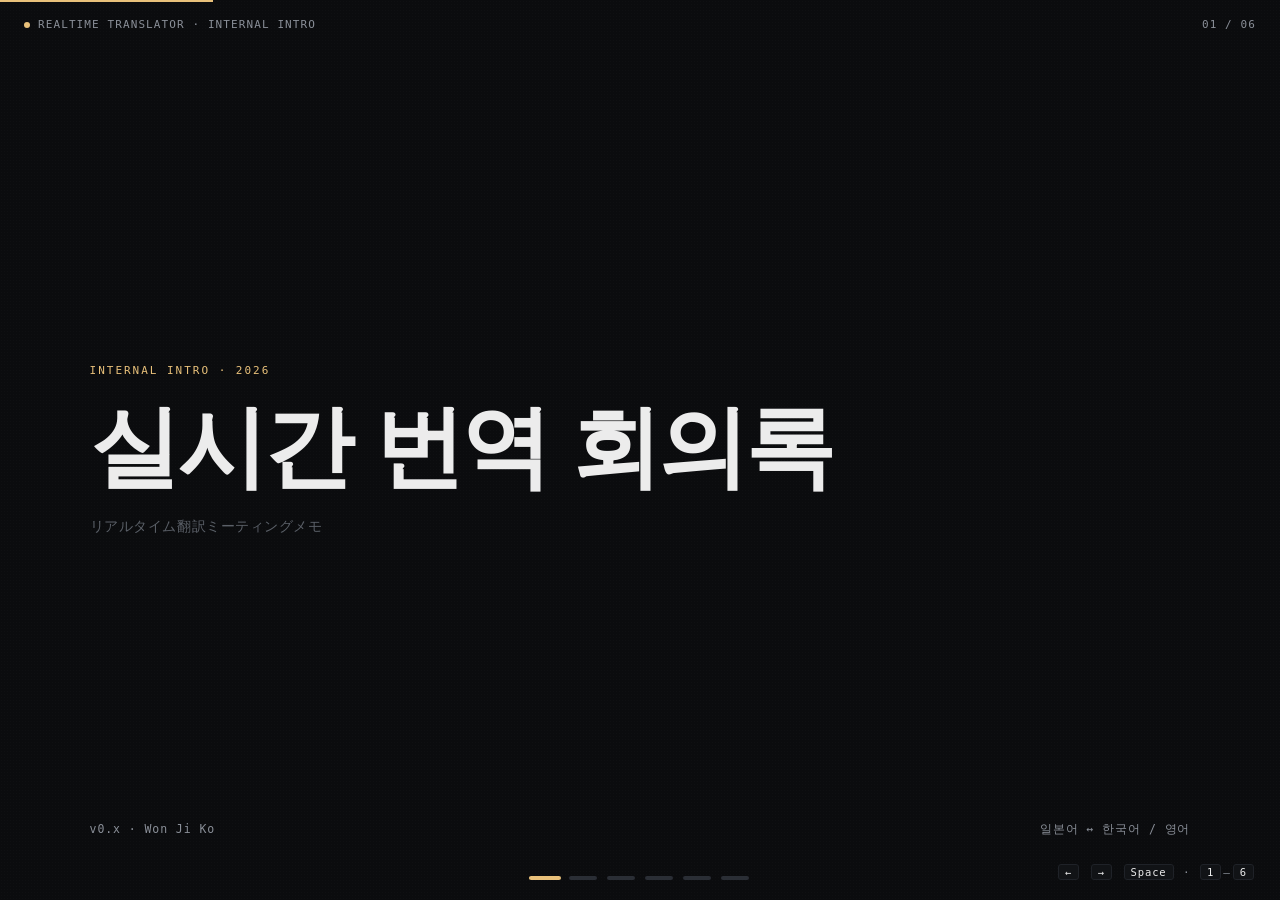
==== presentation.html @ 99094fe1 "docs(intro): 인터랙티브 프로젝트 소개 슬라이드 추가" ====
<!doctype html>
<html lang="ko">
<head>
<meta charset="utf-8" />
<meta name="viewport" content="width=device-width,initial-scale=1" />
<title>실시간 번역 회의록 — Internal Intro</title>
<style>
  :root {
    --bg: #0b0c0e;
    --bg-soft: #111316;
    --bg-soft2: #14171c;
    --fg: #ececec;
    --fg-dim: #8a8f98;
    --fg-mute: #5b6068;
    --line: #1f2228;
    --line-strong: #2a2e35;
    --accent: #e8c07a;
    --accent-2: #7ec8e8;
    --accent-soft: #e8c07a22;
    --ok: #9fd28b;
    --no: #d27b7b;
    --maybe: #d2c07b;
    --mono: ui-monospace, "SF Mono", Menlo, monospace;
    --sans: -apple-system, BlinkMacSystemFont, "Inter", "Helvetica Neue", "Hiragino Sans", "Noto Sans JP", "Apple SD Gothic Neo", sans-serif;
  }
  * { box-sizing: border-box; }
  html, body {
    margin: 0;
    padding: 0;
    background: var(--bg);
    color: var(--fg);
    font-family: var(--sans);
    -webkit-font-smoothing: antialiased;
    overflow: hidden;
    height: 100%;
  }
  body::before {
    content: "";
    position: fixed; inset: 0;
    pointer-events: none;
    background-image: radial-gradient(rgba(255,255,255,0.018) 1px, transparent 1px);
    background-size: 3px 3px;
    z-index: 1;
  }

  .stage {
    position: relative;
    width: 100vw;
    height: 100vh;
    overflow: hidden;
    z-index: 2;
  }
  .slide {
    position: absolute;
    inset: 0;
    padding: 7vh 7vw;
    opacity: 0;
    transform: translateY(18px);
    transition: opacity .5s ease, transform .6s cubic-bezier(.2,.7,.2,1);
    pointer-events: none;
    display: flex;
    flex-direction: column;
    overflow: auto;
  }
  .slide.active {
    opacity: 1;
    transform: translateY(0);
    pointer-events: auto;
  }
  .slide.center { justify-content: center; }

  /* nav */
  .nav {
    position: fixed;
    z-index: 10;
    left: 0; right: 0; bottom: 20px;
    display: flex;
    justify-content: center;
    gap: 10px;
    pointer-events: none;
  }
  .dot {
    pointer-events: auto;
    width: 28px; height: 4px; border-radius: 2px;
    background: #2a2e35;
    border: 0; padding: 0; cursor: pointer;
    transition: background .25s, transform .25s;
  }
  .dot:hover { background: #3a3f48; }
  .dot.active { background: var(--accent); transform: scaleX(1.15); }

  .progress {
    position: fixed; top: 0; left: 0; height: 2px;
    background: var(--accent);
    width: 0%;
    transition: width .5s ease;
    z-index: 11;
  }

  .meta {
    position: fixed; top: 18px; left: 24px; right: 24px;
    display: flex; justify-content: space-between; align-items: center;
    font-family: var(--mono); font-size: 11px; letter-spacing: .1em;
    color: var(--fg-dim); text-transform: uppercase;
    z-index: 10; pointer-events: none;
  }
  .meta .live-dot {
    display: inline-block; width: 6px; height: 6px;
    border-radius: 50%; background: var(--accent);
    margin-right: 8px; animation: blink 1.8s infinite ease-in-out;
    vertical-align: middle;
  }
  @keyframes blink { 0%,100%{opacity:1} 50%{opacity:.3} }

  /* section header (kicker + label) */
  .section-head {
    display: flex;
    align-items: baseline;
    gap: 18px;
    margin-bottom: 28px;
    padding-bottom: 14px;
    border-bottom: 1px solid var(--line);
  }
  .section-num {
    font-family: var(--mono);
    font-size: 12px;
    color: var(--accent);
    letter-spacing: .15em;
  }
  .section-name {
    font-size: 18px;
    font-weight: 600;
    letter-spacing: -0.01em;
    color: var(--fg);
  }
  .section-tail {
    margin-left: auto;
    font-family: var(--mono);
    font-size: 11px;
    color: var(--fg-mute);
    letter-spacing: .1em;
  }

  /* cover */
  .cover {
    display: flex; flex-direction: column; justify-content: center;
    align-items: flex-start;
    height: 100%;
  }
  .cover-mark {
    font-family: var(--mono);
    font-size: 11px;
    color: var(--accent);
    letter-spacing: .18em;
    margin-bottom: 26px;
    text-transform: uppercase;
  }
  .cover-title {
    font-size: clamp(48px, 7vw, 108px);
    line-height: 1;
    letter-spacing: -0.03em;
    font-weight: 600;
    margin: 0;
  }
  .cover-jp {
    font-family: "Hiragino Mincho ProN", "Yu Mincho", serif;
    color: var(--fg-mute);
    font-size: clamp(14px, 1.1vw, 17px);
    margin-top: 24px;
    letter-spacing: 0.04em;
  }
  .cover-bottom {
    position: absolute;
    left: 7vw; right: 7vw; bottom: 7vh;
    display: flex;
    justify-content: space-between;
    align-items: baseline;
    font-family: var(--mono);
    font-size: 11.5px;
    color: var(--fg-dim);
    letter-spacing: .08em;
  }

  /* shared content */
  .grid-3 { display: grid; grid-template-columns: repeat(3, 1fr); gap: 14px; }
  .grid-2 { display: grid; grid-template-columns: 1fr 1fr; gap: 14px; }
  .grid-4 { display: grid; grid-template-columns: repeat(4, 1fr); gap: 12px; }

  .card {
    border: 1px solid var(--line);
    border-radius: 6px;
    padding: 18px;
    background: var(--bg-soft);
    transition: border-color .25s;
  }
  .card:hover { border-color: var(--line-strong); }

  .card .head {
    display: flex; align-items: center; gap: 10px;
    margin-bottom: 12px;
    padding-bottom: 10px;
    border-bottom: 1px dashed var(--line);
  }
  .card .num {
    font-family: var(--mono);
    color: var(--accent);
    font-size: 11px;
    letter-spacing: .12em;
  }
  .card .title {
    font-size: 14px;
    font-weight: 600;
    color: var(--fg);
  }
  .card ul {
    list-style: none;
    margin: 0;
    padding: 0;
  }
  .card li {
    font-size: 13px;
    line-height: 1.5;
    color: var(--fg);
    padding-left: 14px;
    position: relative;
    margin-bottom: 6px;
  }
  .card li:last-child { margin-bottom: 0; }
  .card li::before {
    content: "·";
    position: absolute; left: 4px; top: -1px;
    color: var(--accent);
    font-weight: 700;
  }
  .card li.dim { color: var(--fg-dim); }
  .card li.dim::before { color: var(--fg-mute); }

  /* comparison */
  .cmp-wrap { max-width: 1400px; }
  .cmp {
    width: 100%;
    border-collapse: collapse;
    font-size: 13px;
  }
  .cmp th, .cmp td {
    padding: 11px 12px;
    text-align: left;
    border-bottom: 1px solid var(--line);
    vertical-align: middle;
  }
  .cmp th {
    font-family: var(--mono);
    font-size: 10.5px;
    letter-spacing: .12em;
    text-transform: uppercase;
    color: var(--fg-dim);
    font-weight: 500;
    border-bottom: 1px solid var(--line-strong);
  }
  .cmp tbody tr { transition: background .2s; }
  .cmp tbody tr:hover { background: var(--bg-soft2); }
  .cmp .name { font-weight: 600; font-size: 13.5px; }
  .cmp .note { color: var(--fg-dim); font-size: 12.5px; line-height: 1.5; }
  .mark { font-family: var(--mono); font-weight: 600; font-size: 13.5px; }
  .mark.o { color: var(--ok); }
  .mark.x { color: var(--no); }
  .mark.m { color: var(--maybe); }
  .cmp tr.ours { background: linear-gradient(90deg, var(--accent-soft), transparent); }
  .cmp tr.ours:hover { background: linear-gradient(90deg, var(--accent-soft), var(--bg-soft2)); }
  .cmp tr.ours .name { color: var(--accent); }

  /* product cards (compact features) */
  .feat .head .ic {
    font-family: var(--mono);
    font-size: 10.5px;
    color: var(--accent);
    letter-spacing: .14em;
    background: var(--accent-soft);
    padding: 2px 6px;
    border-radius: 3px;
  }

  /* stack panel */
  .panel {
    border: 1px solid var(--line);
    border-radius: 6px;
    padding: 16px 18px;
    background: var(--bg-soft);
  }
  .panel .lbl {
    font-family: var(--mono);
    font-size: 10.5px;
    color: var(--fg-dim);
    letter-spacing: .15em;
    text-transform: uppercase;
    margin-bottom: 12px;
  }
  .chips { display: flex; flex-wrap: wrap; gap: 6px; }
  .chip {
    font-family: var(--mono);
    font-size: 11px;
    padding: 4px 8px;
    border-radius: 3px;
    background: var(--bg-soft2);
    border: 1px solid var(--line);
    color: var(--fg-dim);
  }
  .chip.hi { color: var(--accent); border-color: var(--accent); background: var(--accent-soft); }

  /* product layout */
  .product-grid {
    display: grid;
    grid-template-columns: 1.4fr 1fr;
    gap: 18px;
  }
  .right-col { display: flex; flex-direction: column; gap: 14px; }

  /* limits */
  .limit-row {
    display: flex;
    align-items: center;
    gap: 10px;
    margin-bottom: 10px;
  }
  .limit-row h3 {
    margin: 0;
    font-size: 14px;
    font-weight: 600;
  }
  .badge {
    font-family: var(--mono);
    font-size: 9.5px;
    padding: 3px 7px;
    border-radius: 3px;
    background: var(--line-strong);
    color: var(--fg-dim);
    letter-spacing: .1em;
  }
  .badge.intent { background: #3a2f1a; color: var(--accent); }
  .badge.maybe { background: #1f3140; color: var(--accent-2); }
  .next {
    margin-top: 10px;
    padding-top: 10px;
    border-top: 1px dashed var(--line);
    font-family: var(--mono);
    font-size: 11px;
    color: var(--fg-mute);
    line-height: 1.5;
  }
  .next b { color: var(--accent-2); font-weight: 500; }

  .eval-panel {
    margin-top: 18px;
  }
  .eval-list {
    list-style: none;
    margin: 0; padding: 0;
    display: grid;
    grid-template-columns: repeat(3, 1fr);
    gap: 8px;
  }
  .eval-list li {
    font-size: 12.5px;
    color: var(--fg);
    line-height: 1.5;
    padding: 10px 12px;
    background: var(--bg-soft2);
    border-left: 2px solid var(--accent);
  }
  .eval-list li .k {
    display: block;
    font-family: var(--mono);
    font-size: 10px;
    color: var(--fg-mute);
    letter-spacing: .12em;
    margin-bottom: 3px;
  }

  /* hint */
  .hint {
    position: fixed; bottom: 20px; right: 24px;
    z-index: 10;
    font-family: var(--mono); font-size: 11px;
    color: var(--fg-dim); letter-spacing: .08em;
  }
  .hint kbd {
    display: inline-block;
    border: 1px solid var(--line);
    border-radius: 3px;
    padding: 1px 6px;
    margin: 0 2px;
    background: var(--bg-soft);
    color: var(--fg);
    font-size: 10.5px;
  }

  @media (max-width: 1100px) {
    .grid-3, .grid-4 { grid-template-columns: 1fr 1fr; }
    .product-grid { grid-template-columns: 1fr; }
    .eval-list { grid-template-columns: 1fr; }
  }
  @media (max-width: 700px) {
    .grid-3, .grid-4, .grid-2 { grid-template-columns: 1fr; }
    .slide { padding: 6vh 5vw; }
    .cmp th, .cmp td { padding: 9px 7px; font-size: 11.5px; }
    .meta, .hint { display: none; }
  }
</style>
</head>
<body>

<div class="progress" id="progress"></div>

<div class="meta">
  <div><span class="live-dot"></span>Realtime Translator · Internal Intro</div>
  <div><span id="page">01</span> / 06</div>
</div>

<div class="stage" id="stage">

  <!-- Slide 1 — Cover (title only) -->
  <section class="slide active center" data-slide="1">
    <div class="cover">
      <div class="cover-mark">Internal Intro · 2026</div>
      <h1 class="cover-title">실시간 번역 회의록</h1>
      <div class="cover-jp">リアルタイム翻訳ミーティングメモ</div>
    </div>
    <div class="cover-bottom">
      <div>v0.x · Won Ji Ko</div>
      <div>일본어 ↔ 한국어 / 영어</div>
    </div>
  </section>

  <!-- Slide 2 — 배경 -->
  <section class="slide" data-slide="2">
    <div class="section-head">
      <span class="section-num">01</span>
      <span class="section-name">배경</span>
      <span class="section-tail">Context</span>
    </div>

    <div class="grid-3">
      <div class="card">
        <div class="head"><span class="num">A</span><span class="title">일본어 미팅</span></div>
        <ul>
          <li>일본 사업 스쿼드 · 화이트라벨링</li>
          <li>고객 피드백 미팅 다수</li>
          <li>주 진행 언어: 일본어</li>
          <li class="dim">실시간 토픽 캐치가 곤란</li>
        </ul>
      </div>
      <div class="card">
        <div class="head"><span class="num">B</span><span class="title">후처리의 한계</span></div>
        <ul>
          <li>기존 도구: 녹음 → 후처리 번역</li>
          <li>회의 도중 의사결정 타이밍 못 맞춤</li>
          <li class="dim">회의 흐름은 회의 안에서만 살아있음</li>
        </ul>
      </div>
      <div class="card">
        <div class="head"><span class="num">C</span><span class="title">캡처 요건</span></div>
        <ul>
          <li>마이크 + 시스템 사운드 동시</li>
          <li>Zoom · Google Meet · Teams 전반</li>
          <li class="dim">회의 툴 비종속 필요</li>
        </ul>
      </div>
    </div>
  </section>

  <!-- Slide 3 — 기존 대안 -->
  <section class="slide" data-slide="3">
    <div class="section-head">
      <span class="section-num">02</span>
      <span class="section-name">기존 대안</span>
      <span class="section-tail">Comparison</span>
    </div>

    <div class="cmp-wrap">
      <table class="cmp">
        <thead>
          <tr>
            <th style="width:16%">도구</th>
            <th style="width:8%">실시간</th>
            <th style="width:8%">정확도</th>
            <th style="width:9%">화자 구분</th>
            <th style="width:10%">시스템 사운드</th>
            <th style="width:9%">프라이버시</th>
            <th>비고</th>
          </tr>
        </thead>
        <tbody>
          <tr>
            <td class="name">네이버 클로바</td>
            <td><span class="mark x">✗</span></td>
            <td><span class="mark o">○</span></td>
            <td><span class="mark o">○</span></td>
            <td><span class="mark m">△</span></td>
            <td><span class="mark o">○</span></td>
            <td class="note">후처리 전용 · 인식률·화자구분 우수</td>
          </tr>
          <tr>
            <td class="name">GPT 앱</td>
            <td><span class="mark m">△</span></td>
            <td><span class="mark o">○</span></td>
            <td><span class="mark x">✗</span></td>
            <td><span class="mark m">△</span></td>
            <td><span class="mark m">△</span></td>
            <td class="note">녹화·끊기 수동 · 토픽 캐치는 강함</td>
          </tr>
          <tr>
            <td class="name">Zoom 자동 CC</td>
            <td><span class="mark o">○</span></td>
            <td><span class="mark x">✗</span></td>
            <td><span class="mark m">△</span></td>
            <td><span class="mark o">○</span></td>
            <td><span class="mark m">△</span></td>
            <td class="note">퀄리티 낮음 · 타겟 언어가 참여자 전체에 동기화</td>
          </tr>
          <tr>
            <td class="name">Google Meet 스크립트</td>
            <td><span class="mark o">○</span></td>
            <td><span class="mark m">△</span></td>
            <td><span class="mark m">△</span></td>
            <td><span class="mark o">○</span></td>
            <td><span class="mark x">✗</span></td>
            <td class="note">누락 많음 · 외부인 알림/권한 · 자동 노트 용량</td>
          </tr>
          <tr>
            <td class="name">기타 SaaS</td>
            <td><span class="mark m">△</span></td>
            <td><span class="mark o">○</span></td>
            <td><span class="mark o">○</span></td>
            <td><span class="mark m">△</span></td>
            <td><span class="mark x">✗</span></td>
            <td class="note">"문의 주세요" · 외부 서버 적재</td>
          </tr>
          <tr class="ours">
            <td class="name">→ Ours</td>
            <td><span class="mark o">○</span></td>
            <td><span class="mark m">△</span></td>
            <td><span class="mark x">✗</span></td>
            <td><span class="mark o">○</span></td>
            <td><span class="mark o">○</span></td>
            <td class="note">마이크 + 시스템 동시 · 키 보유 · 외부 서버 없음</td>
          </tr>
        </tbody>
      </table>
    </div>
  </section>

  <!-- Slide 4 — 만든 것 -->
  <section class="slide" data-slide="4">
    <div class="section-head">
      <span class="section-num">03</span>
      <span class="section-name">만든 것</span>
      <span class="section-tail">Product</span>
    </div>

    <div class="product-grid">
      <div class="grid-2">
        <div class="card feat">
          <div class="head"><span class="ic">LIVE</span><span class="title">실시간 번역</span></div>
          <ul>
            <li>마이크 + 시스템 오디오 동시 캡처</li>
            <li>라이브 자막 흐름</li>
            <li class="dim">OpenAI 멀티모달 스트리밍</li>
          </ul>
        </div>
        <div class="card feat">
          <div class="head"><span class="ic">SUM</span><span class="title">요약</span></div>
          <ul>
            <li>회의 종료 후 일괄</li>
            <li>토픽 · 결정사항 · 액션</li>
            <li class="dim">UI 로케일 일치 프롬프트</li>
          </ul>
        </div>
        <div class="card feat">
          <div class="head"><span class="ic">NOTE</span><span class="title">메모</span></div>
          <ul>
            <li>회의 중 즉시 기록</li>
            <li>반응형 사이드 패널</li>
          </ul>
        </div>
        <div class="card feat">
          <div class="head"><span class="ic">SHARE</span><span class="title">공유</span></div>
          <ul>
            <li>URL에 상태 인코딩</li>
            <li>서버 없음 · DB 없음 · 가입 없음</li>
          </ul>
        </div>
      </div>

      <div class="right-col">
        <div class="panel">
          <div class="lbl">Stack</div>
          <div class="chips">
            <span class="chip hi">OpenAI Multimodal</span>
            <span class="chip">React</span>
            <span class="chip">TypeScript</span>
            <span class="chip">getUserMedia</span>
            <span class="chip">getDisplayMedia</span>
            <span class="chip">Web Audio</span>
            <span class="chip">Vite</span>
            <span class="chip">i18n (ko/en/ja)</span>
            <span class="chip">URL state</span>
          </div>
        </div>

        <div class="panel">
          <div class="lbl">설계 결정</div>
          <div class="chips">
            <span class="chip">키는 유저 보유</span>
            <span class="chip">외부 서버 없음</span>
            <span class="chip">멀티모달 단일화</span>
            <span class="chip">타겟 언어 = UI 로케일</span>
            <span class="chip">탭 분리 — 회의기록 / 대화번역 / 요약</span>
          </div>
        </div>
      </div>
    </div>
  </section>

  <!-- Slide 5 — 한계 & 다음 -->
  <section class="slide" data-slide="5">
    <div class="section-head">
      <span class="section-num">04</span>
      <span class="section-name">한계 &amp; 다음</span>
      <span class="section-tail">Limits / Next</span>
    </div>

    <div class="grid-2">
      <div class="card">
        <div class="limit-row">
          <h3>API 키 직접 입력</h3>
          <span class="badge intent">의도</span>
        </div>
        <ul>
          <li>서비스화 · 과금 · 계정 안 함</li>
          <li class="dim">고객 데이터를 우리 서버로 끌어오지 않음</li>
        </ul>
        <div class="next"><b>NEXT</b> · 그대로 유지</div>
      </div>

      <div class="card">
        <div class="limit-row">
          <h3>번역 / 인식 품질</h3>
          <span class="badge maybe">개선 여지</span>
        </div>
        <ul>
          <li>아직 떨어지는 퀄리티</li>
          <li class="dim">모델 · 프롬프트 · 오디오 파이프라인 모두 손볼 여지</li>
        </ul>
        <div class="next"><b>NEXT</b> · 도메인 프롬프트 · 오디오 전처리 · 컨텍스트 확장</div>
      </div>

      <div class="card">
        <div class="limit-row">
          <h3>화자 구분 없음</h3>
          <span class="badge">현재</span>
        </div>
        <ul>
          <li>즉석용엔 충분</li>
          <li class="dim">정식 회의록 출력엔 부족</li>
        </ul>
        <div class="next"><b>NEXT</b> · 채널 분리(마이크/시스템)로 최소 2화자</div>
      </div>

      <div class="card">
        <div class="limit-row">
          <h3>정식 회의록 대체 X</h3>
          <span class="badge">스코프</span>
        </div>
        <ul>
          <li>현장 이해를 돕는 도구</li>
          <li class="dim">공유용 회의록은 별도</li>
        </ul>
        <div class="next"><b>NEXT</b> · 요약 / 메모 export 보강</div>
      </div>
    </div>
  </section>

  <!-- Slide 6 — 평가 기준 -->
  <section class="slide" data-slide="6">
    <div class="section-head">
      <span class="section-num">05</span>
      <span class="section-name">평가 기준</span>
      <span class="section-tail">How we judge it</span>
    </div>

    <ul class="eval-list">
      <li>
        <span class="k">01 · DURING</span>
        회의 도중 "방금 뭐였지?" 횟수가 줄었는가
      </li>
      <li>
        <span class="k">02 · AFTER</span>
        회의 끝났을 때 토픽 리스트가 머리에 남는가
      </li>
      <li>
        <span class="k">03 · NEXT TIME</span>
        다음 미팅에서 자연스럽게 다시 켜게 되는가
      </li>
    </ul>
  </section>

</div>

<nav class="nav" id="nav"></nav>

<div class="hint">
  <kbd>←</kbd> <kbd>→</kbd> <kbd>Space</kbd> · <kbd>1</kbd>–<kbd>6</kbd>
</div>

<script>
  const slides = document.querySelectorAll('.slide');
  const total = slides.length;
  const nav = document.getElementById('nav');
  const progress = document.getElementById('progress');
  const pageEl = document.getElementById('page');
  let idx = 0;

  for (let i = 0; i < total; i++) {
    const b = document.createElement('button');
    b.className = 'dot' + (i === 0 ? ' active' : '');
    b.setAttribute('aria-label', `Slide ${i + 1}`);
    b.addEventListener('click', () => go(i));
    nav.appendChild(b);
  }
  const dots = nav.querySelectorAll('.dot');

  function go(n) {
    if (n < 0 || n >= total || n === idx) return;
    slides[idx].classList.remove('active');
    dots[idx].classList.remove('active');
    idx = n;
    slides[idx].classList.add('active');
    dots[idx].classList.add('active');
    progress.style.width = ((idx + 1) / total * 100) + '%';
    pageEl.textContent = String(idx + 1).padStart(2, '0');
    slides[idx].scrollTop = 0;
  }
  function next() { go(Math.min(idx + 1, total - 1)); }
  function prev() { go(Math.max(idx - 1, 0)); }

  document.addEventListener('keydown', (e) => {
    if (e.key === 'ArrowRight' || e.key === 'ArrowDown' || e.key === ' ' || e.key === 'PageDown') {
      e.preventDefault(); next();
    } else if (e.key === 'ArrowLeft' || e.key === 'ArrowUp' || e.key === 'PageUp') {
      e.preventDefault(); prev();
    } else if (e.key === 'Home') {
      e.preventDefault(); go(0);
    } else if (e.key === 'End') {
      e.preventDefault(); go(total - 1);
    } else if (/^[1-9]$/.test(e.key)) {
      const n = parseInt(e.key, 10) - 1;
      if (n < total) { e.preventDefault(); go(n); }
    }
  });

  let touchStartX = null;
  document.addEventListener('touchstart', (e) => { touchStartX = e.touches[0].clientX; }, { passive: true });
  document.addEventListener('touchend', (e) => {
    if (touchStartX == null) return;
    const dx = e.changedTouches[0].clientX - touchStartX;
    if (Math.abs(dx) > 50) (dx < 0 ? next : prev)();
    touchStartX = null;
  }, { passive: true });

  let wheelLock = false;
  document.addEventListener('wheel', (e) => {
    if (wheelLock) return;
    const cur = slides[idx];
    const atTop = cur.scrollTop <= 0;
    const atBottom = cur.scrollTop + cur.clientHeight >= cur.scrollHeight - 1;
    if (e.deltaY > 0 && !atBottom) return;
    if (e.deltaY < 0 && !atTop) return;
    if (Math.abs(e.deltaY) < 30) return;
    wheelLock = true;
    (e.deltaY > 0 ? next : prev)();
    setTimeout(() => { wheelLock = false; }, 700);
  }, { passive: true });

  progress.style.width = (1 / total * 100) + '%';
</script>

</body>
</html>
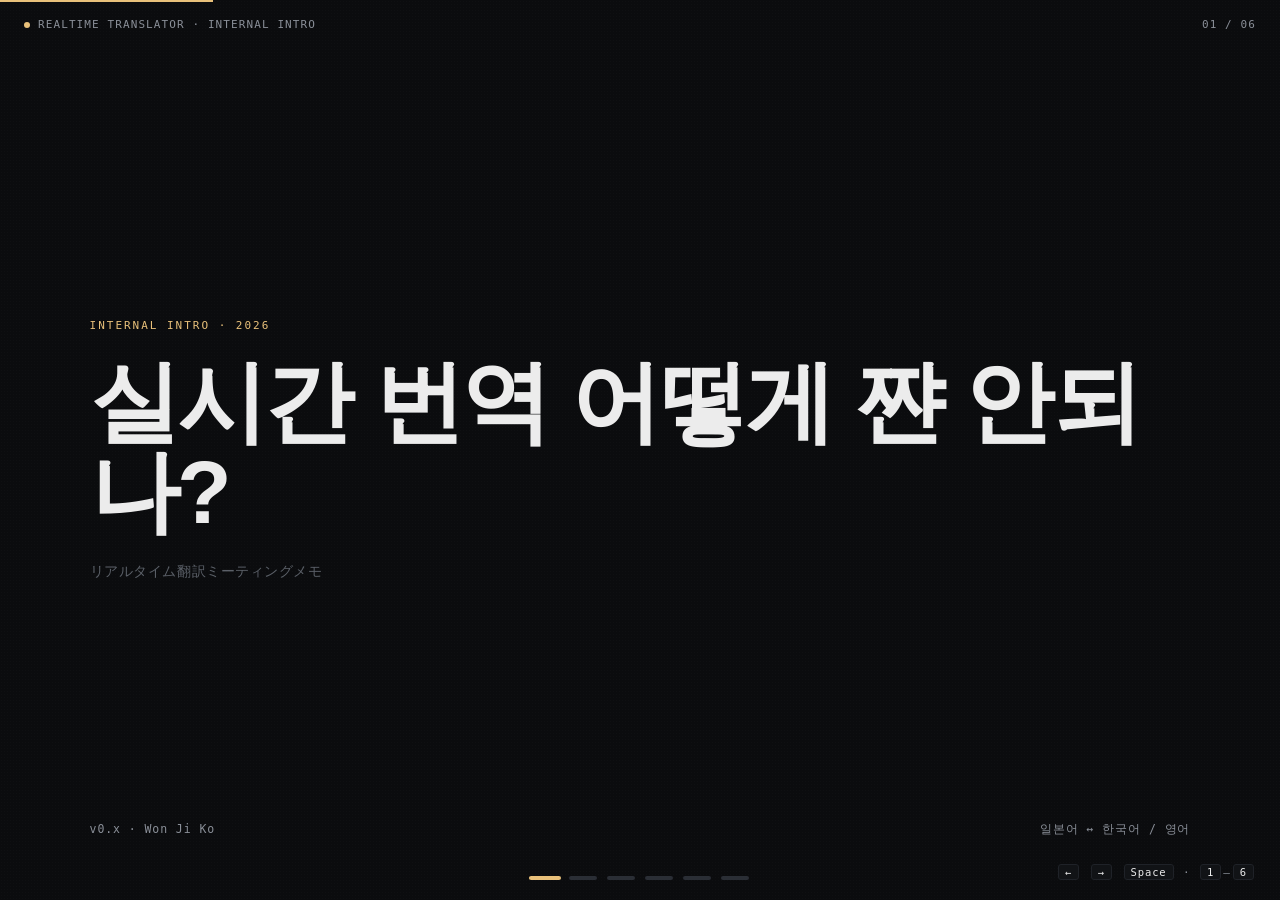
==== commit 37ae0ddc: "docs(presentation): cover 타이틀을 도발형 카피로 변경" ====
--- a/presentation.html
+++ b/presentation.html
@@ -60,6 +60,7 @@
     pointer-events: none;
     display: flex;
     flex-direction: column;
+    justify-content: safe center;
     overflow: auto;
   }
   .slide.active {
@@ -67,7 +68,6 @@
     transform: translateY(0);
     pointer-events: auto;
   }
-  .slide.center { justify-content: center; }
 
   /* nav */
   .nav {
@@ -143,9 +143,8 @@
 
   /* cover */
   .cover {
-    display: flex; flex-direction: column; justify-content: center;
+    display: flex; flex-direction: column;
     align-items: flex-start;
-    height: 100%;
   }
   .cover-mark {
     font-family: var(--mono);
@@ -349,33 +348,6 @@
   }
   .next b { color: var(--accent-2); font-weight: 500; }
 
-  .eval-panel {
-    margin-top: 18px;
-  }
-  .eval-list {
-    list-style: none;
-    margin: 0; padding: 0;
-    display: grid;
-    grid-template-columns: repeat(3, 1fr);
-    gap: 8px;
-  }
-  .eval-list li {
-    font-size: 12.5px;
-    color: var(--fg);
-    line-height: 1.5;
-    padding: 10px 12px;
-    background: var(--bg-soft2);
-    border-left: 2px solid var(--accent);
-  }
-  .eval-list li .k {
-    display: block;
-    font-family: var(--mono);
-    font-size: 10px;
-    color: var(--fg-mute);
-    letter-spacing: .12em;
-    margin-bottom: 3px;
-  }
-
   /* hint */
   .hint {
     position: fixed; bottom: 20px; right: 24px;
@@ -397,7 +369,6 @@
   @media (max-width: 1100px) {
     .grid-3, .grid-4 { grid-template-columns: 1fr 1fr; }
     .product-grid { grid-template-columns: 1fr; }
-    .eval-list { grid-template-columns: 1fr; }
   }
   @media (max-width: 700px) {
     .grid-3, .grid-4, .grid-2 { grid-template-columns: 1fr; }
@@ -419,10 +390,10 @@
 <div class="stage" id="stage">
 
   <!-- Slide 1 — Cover (title only) -->
-  <section class="slide active center" data-slide="1">
+  <section class="slide active" data-slide="1">
     <div class="cover">
       <div class="cover-mark">Internal Intro · 2026</div>
-      <h1 class="cover-title">실시간 번역 회의록</h1>
+      <h1 class="cover-title">실시간 번역 어떻게 쨘 안되나?</h1>
       <div class="cover-jp">リアルタイム翻訳ミーティングメモ</div>
     </div>
     <div class="cover-bottom">
@@ -585,7 +556,7 @@
         <div class="card feat">
           <div class="head"><span class="ic">SHARE</span><span class="title">공유</span></div>
           <ul>
-            <li>URL에 상태 인코딩</li>
+            <li style="color: var(--accent); font-weight: 600;">URL에 모든걸 저장하는 상남자 DB</li>
             <li>서버 없음 · DB 없음 · 가입 없음</li>
           </ul>
         </div>
@@ -677,31 +648,44 @@
         </ul>
         <div class="next"><b>NEXT</b> · 요약 / 메모 export 보강</div>
       </div>
+
+      <div class="card">
+        <div class="limit-row">
+          <h3>소리 작을 때 헛소리</h3>
+          <span class="badge">LLM 특성</span>
+        </div>
+        <ul>
+          <li>입력 신호가 약하면 모델이 빈 자리를 환각 번역으로 채움</li>
+          <li class="dim">아무도 말 안 한 문장이 자막에 다량 등장</li>
+        </ul>
+        <div class="next"><b>NEXT</b> · 무음 컷오프 / VAD 튜닝 시도 · 완전 해결은 불확실</div>
+      </div>
+
+      <div class="card">
+        <div class="limit-row">
+          <h3>모바일 실시간 대응</h3>
+          <span class="badge maybe">기회</span>
+        </div>
+        <ul>
+          <li>실시간 도구들도 모바일은 미지원</li>
+          <li class="dim">차별화 가능한 미개척 영역</li>
+        </ul>
+        <div class="next"><b>NEXT</b> · 퀄리티 포기하더라도 어설픈 모바일 실시간 시도</div>
+      </div>
     </div>
   </section>
 
-  <!-- Slide 6 — 평가 기준 -->
+  <!-- Slide 6 — 끝 -->
   <section class="slide" data-slide="6">
-    <div class="section-head">
-      <span class="section-num">05</span>
-      <span class="section-name">평가 기준</span>
-      <span class="section-tail">How we judge it</span>
-    </div>
-
-    <ul class="eval-list">
-      <li>
-        <span class="k">01 · DURING</span>
-        회의 도중 "방금 뭐였지?" 횟수가 줄었는가
-      </li>
-      <li>
-        <span class="k">02 · AFTER</span>
-        회의 끝났을 때 토픽 리스트가 머리에 남는가
-      </li>
-      <li>
-        <span class="k">03 · NEXT TIME</span>
-        다음 미팅에서 자연스럽게 다시 켜게 되는가
-      </li>
-    </ul>
+    <div class="cover">
+      <div class="cover-mark">Fin · 2026</div>
+      <h1 class="cover-title">끝.</h1>
+      <div class="cover-jp">おわり</div>
+    </div>
+    <div class="cover-bottom">
+      <div>v0.x · Won Ji Ko</div>
+      <div>Q &amp; A</div>
+    </div>
   </section>
 
 </div>
